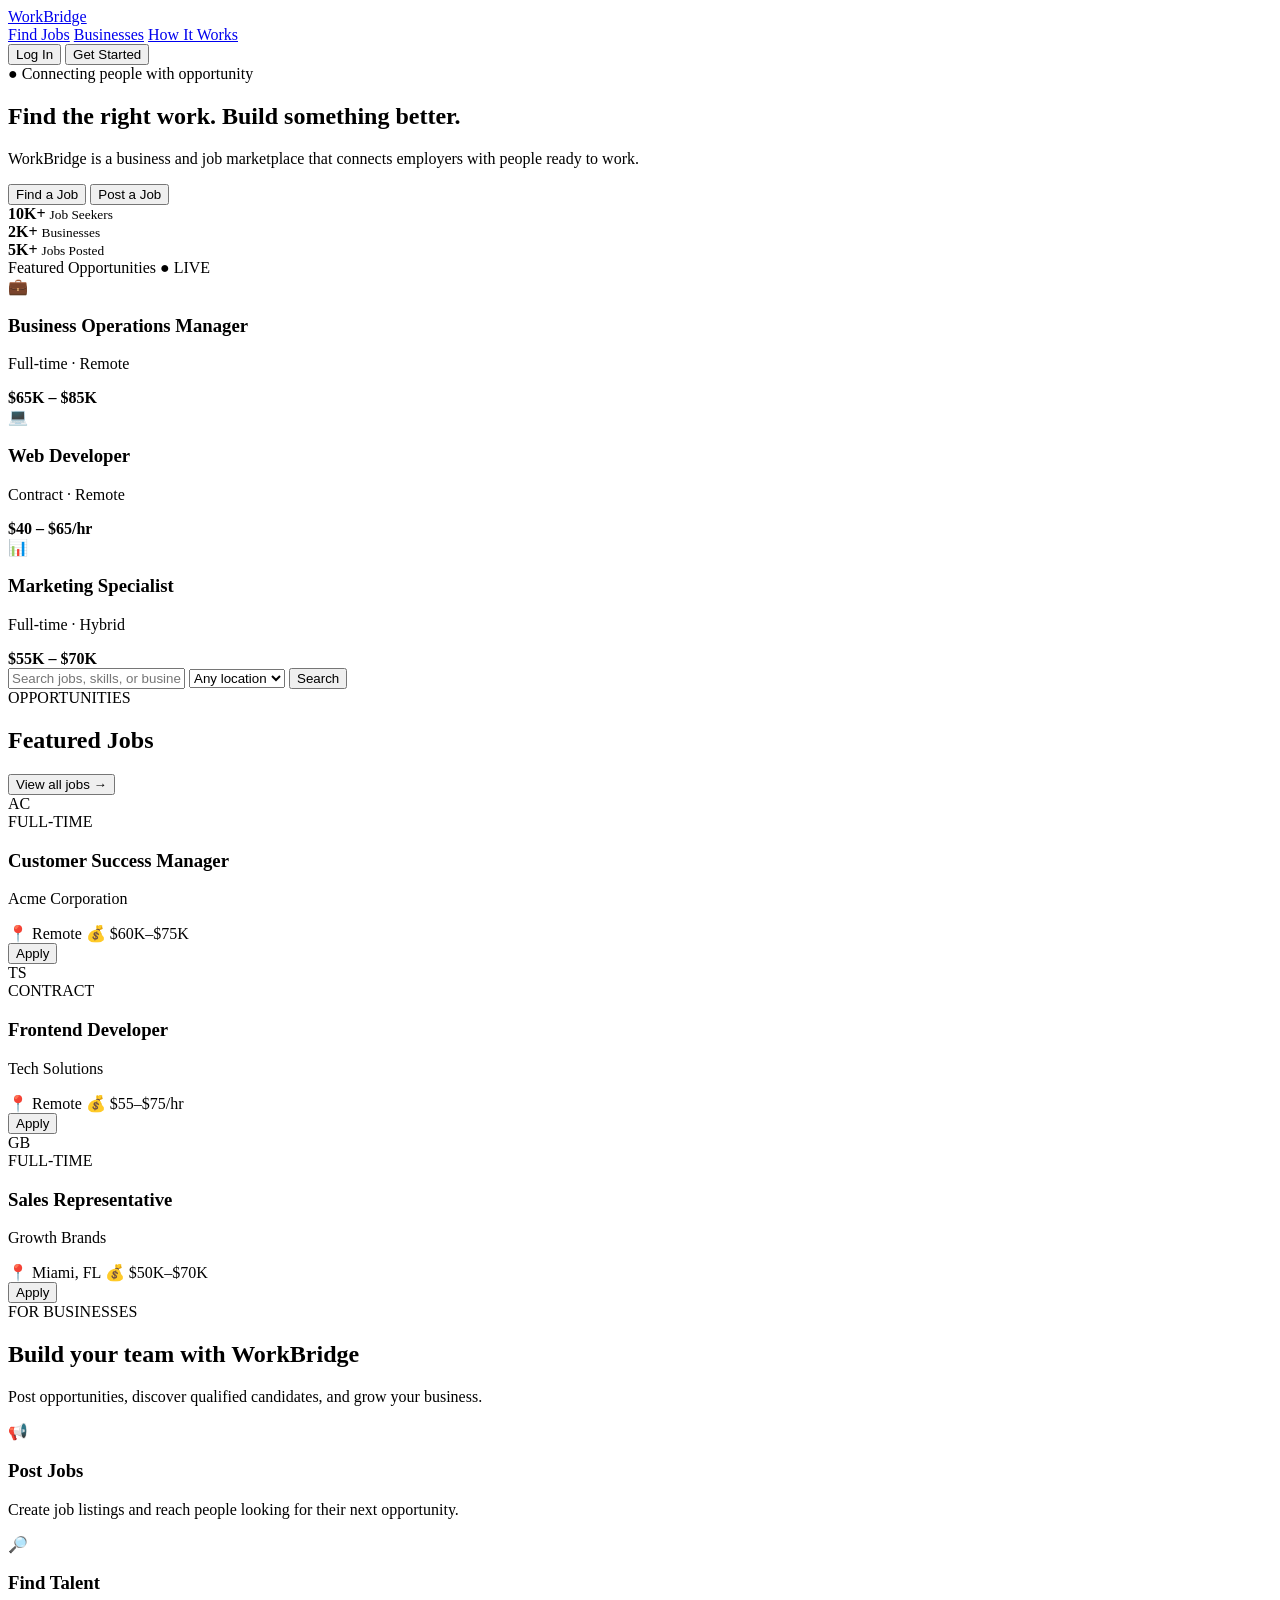
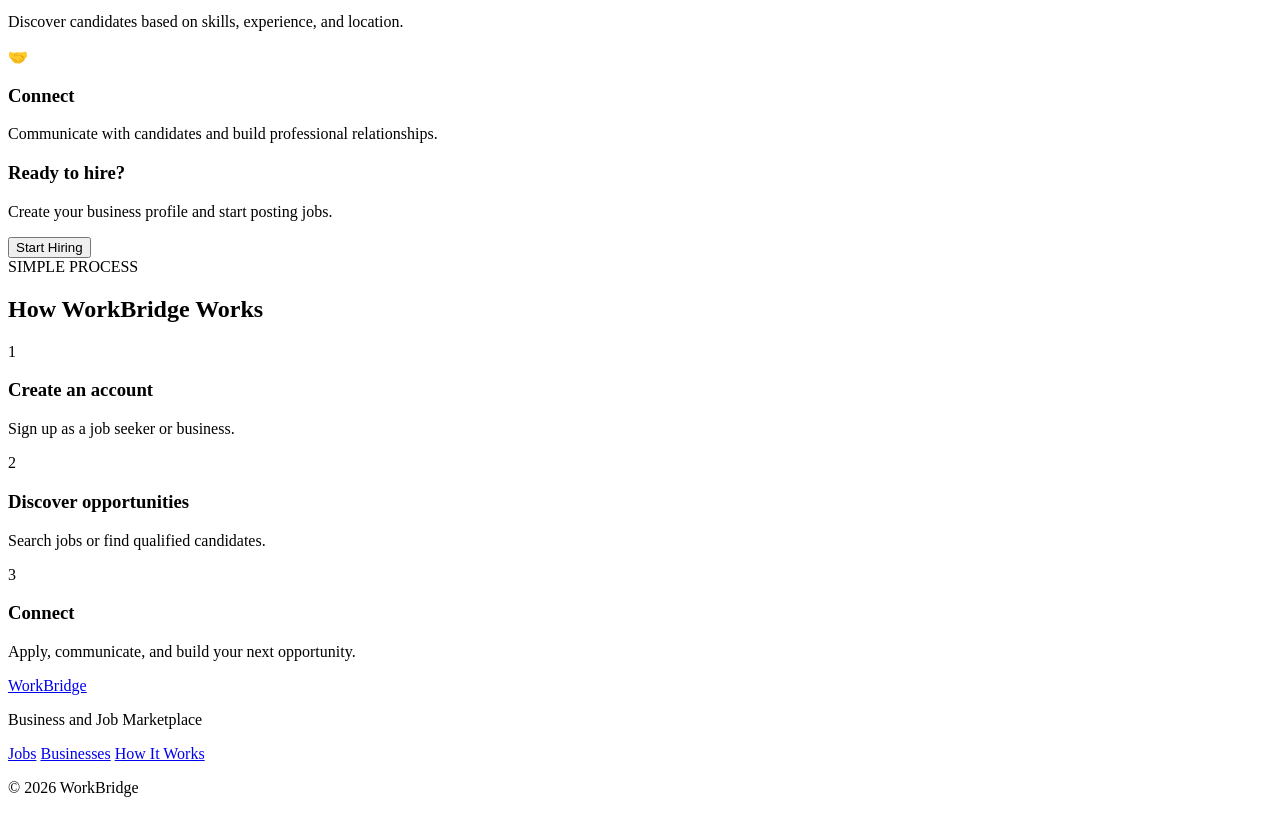
==== index.html @ 35466c3f "Add initial index.html for WorkBridge project" ====
<!DOCTYPE html>
<html lang="en">
<head>
  <meta charset="UTF-8">
  <meta name="viewport" content="width=device-width, initial-scale=1.0">
  <title>WorkBridge — Business & Job Marketplace</title>
  <meta name="description" content="WorkBridge connects businesses with talented people looking for work.">
  <link rel="stylesheet" href="styles.css">
</head>

<body>

  <header class="header">
    <div class="container nav">
      <a href="#" class="logo">Work<span>Bridge</span></a>

      <nav>
        <a href="#jobs">Find Jobs</a>
        <a href="#businesses">Businesses</a>
        <a href="#how">How It Works</a>
      </nav>

      <div class="nav-buttons">
        <button class="btn btn-outline" onclick="showLogin()">Log In</button>
        <button class="btn btn-primary" onclick="showSignup()">Get Started</button>
      </div>
    </div>
  </header>

  <main>

    <section class="hero">
      <div class="container hero-grid">

        <div class="hero-content">
          <div class="badge">● Connecting people with opportunity</div>

          <h1>
            Find the right work.
            <span>Build something better.</span>
          </h1>

          <p>
            WorkBridge is a business and job marketplace that connects
            employers with people ready to work.
          </p>

          <div class="hero-buttons">
            <button class="btn btn-primary btn-large" onclick="findJobs()">
              Find a Job
            </button>

            <button class="btn btn-outline btn-large" onclick="postJob()">
              Post a Job
            </button>
          </div>

          <div class="stats">
            <div>
              <strong>10K+</strong>
              <small>Job Seekers</small>
            </div>
            <div>
              <strong>2K+</strong>
              <small>Businesses</small>
            </div>
            <div>
              <strong>5K+</strong>
              <small>Jobs Posted</small>
            </div>
          </div>
        </div>

        <div class="hero-card">
          <div class="card-header">
            <span>Featured Opportunities</span>
            <span class="live">● LIVE</span>
          </div>

          <div class="job-preview">
            <div class="job-icon">💼</div>
            <div>
              <h3>Business Operations Manager</h3>
              <p>Full-time · Remote</p>
              <strong>$65K – $85K</strong>
            </div>
          </div>

          <div class="job-preview">
            <div class="job-icon">💻</div>
            <div>
              <h3>Web Developer</h3>
              <p>Contract · Remote</p>
              <strong>$40 – $65/hr</strong>
            </div>
          </div>

          <div class="job-preview">
            <div class="job-icon">📊</div>
            <div>
              <h3>Marketing Specialist</h3>
              <p>Full-time · Hybrid</p>
              <strong>$55K – $70K</strong>
            </div>
          </div>
        </div>

      </div>
    </section>

    <section class="search-section">
      <div class="container">

        <div class="search-box">
          <input
            type="text"
            id="jobSearch"
            placeholder="Search jobs, skills, or businesses..."
          >

          <select id="location">
            <option value="">Any location</option>
            <option>Remote</option>
            <option>Miami</option>
            <option>New York</option>
            <option>Los Angeles</option>
            <option>Chicago</option>
          </select>

          <button class="btn btn-primary" onclick="searchJobs()">
            Search
          </button>
        </div>

      </div>
    </section>

    <section id="jobs" class="section">
      <div class="container">

        <div class="section-heading">
          <div>
            <span class="eyebrow">OPPORTUNITIES</span>
            <h2>Featured Jobs</h2>
          </div>

          <button class="text-button" onclick="findJobs()">
            View all jobs →
          </button>
        </div>

        <div class="jobs-grid">

          <article class="job-card">
            <div class="company-logo">AC</div>
            <div class="job-info">
              <span class="job-type">FULL-TIME</span>
              <h3>Customer Success Manager</h3>
              <p>Acme Corporation</p>
              <div class="job-meta">
                <span>📍 Remote</span>
                <span>💰 $60K–$75K</span>
              </div>
            </div>
            <button class="apply-btn" onclick="applyJob('Customer Success Manager')">
              Apply
            </button>
          </article>

          <article class="job-card">
            <div class="company-logo">TS</div>
            <div class="job-info">
              <span class="job-type">CONTRACT</span>
              <h3>Frontend Developer</h3>
              <p>Tech Solutions</p>
              <div class="job-meta">
                <span>📍 Remote</span>
                <span>💰 $55–$75/hr</span>
              </div>
            </div>
            <button class="apply-btn" onclick="applyJob('Frontend Developer')">
              Apply
            </button>
          </article>

          <article class="job-card">
            <div class="company-logo">GB</div>
            <div class="job-info">
              <span class="job-type">FULL-TIME</span>
              <h3>Sales Representative</h3>
              <p>Growth Brands</p>
              <div class="job-meta">
                <span>📍 Miami, FL</span>
                <span>💰 $50K–$70K</span>
              </div>
            </div>
            <button class="apply-btn" onclick="applyJob('Sales Representative')">
              Apply
            </button>
          </article>

        </div>
      </div>
    </section>

    <section id="businesses" class="business-section">
      <div class="container">

        <div class="section-heading center">
          <span class="eyebrow">FOR BUSINESSES</span>
          <h2>Build your team with WorkBridge</h2>
          <p>
            Post opportunities, discover qualified candidates, and grow your
            business.
          </p>
        </div>

        <div class="features">

          <div class="feature">
            <div class="feature-icon">📢</div>
            <h3>Post Jobs</h3>
            <p>Create job listings and reach people looking for their next opportunity.</p>
          </div>

          <div class="feature">
            <div class="feature-icon">🔎</div>
            <h3>Find Talent</h3>
            <p>Discover candidates based on skills, experience, and location.</p>
          </div>

          <div class="feature">
            <div class="feature-icon">🤝</div>
            <h3>Connect</h3>
            <p>Communicate with candidates and build professional relationships.</p>
          </div>

        </div>

        <div class="business-cta">
          <div>
            <h3>Ready to hire?</h3>
            <p>Create your business profile and start posting jobs.</p>
          </div>

          <button class="btn btn-primary" onclick="postJob()">
            Start Hiring
          </button>
        </div>

      </div>
    </section>

    <section id="how" class="section">
      <div class="container">

        <div class="section-heading center">
          <span class="eyebrow">SIMPLE PROCESS</span>
          <h2>How WorkBridge Works</h2>
        </div>

        <div class="steps">

          <div class="step">
            <div class="step-number">1</div>
            <h3>Create an account</h3>
            <p>Sign up as a job seeker or business.</p>
          </div>

          <div class="step">
            <div class="step-number">2</div>
            <h3>Discover opportunities</h3>
            <p>Search jobs or find qualified candidates.</p>
          </div>

          <div class="step">
            <div class="step-number">3</div>
            <h3>Connect</h3>
            <p>Apply, communicate, and build your next opportunity.</p>
          </div>

        </div>

      </div>
    </section>

  </main>

  <footer>
    <div class="container footer-content">
      <div>
        <a href="#" class="logo">Work<span>Bridge</span></a>
        <p>Business and Job Marketplace</p>
      </div>

      <div class="footer-links">
        <a href="#jobs">Jobs</a>
        <a href="#businesses">Businesses</a>
        <a href="#how">How It Works</a>
      </div>

      <p>© 2026 WorkBridge</p>
    </div>
  </footer>

  <script src="app.js"></script>

</body>
      </html>
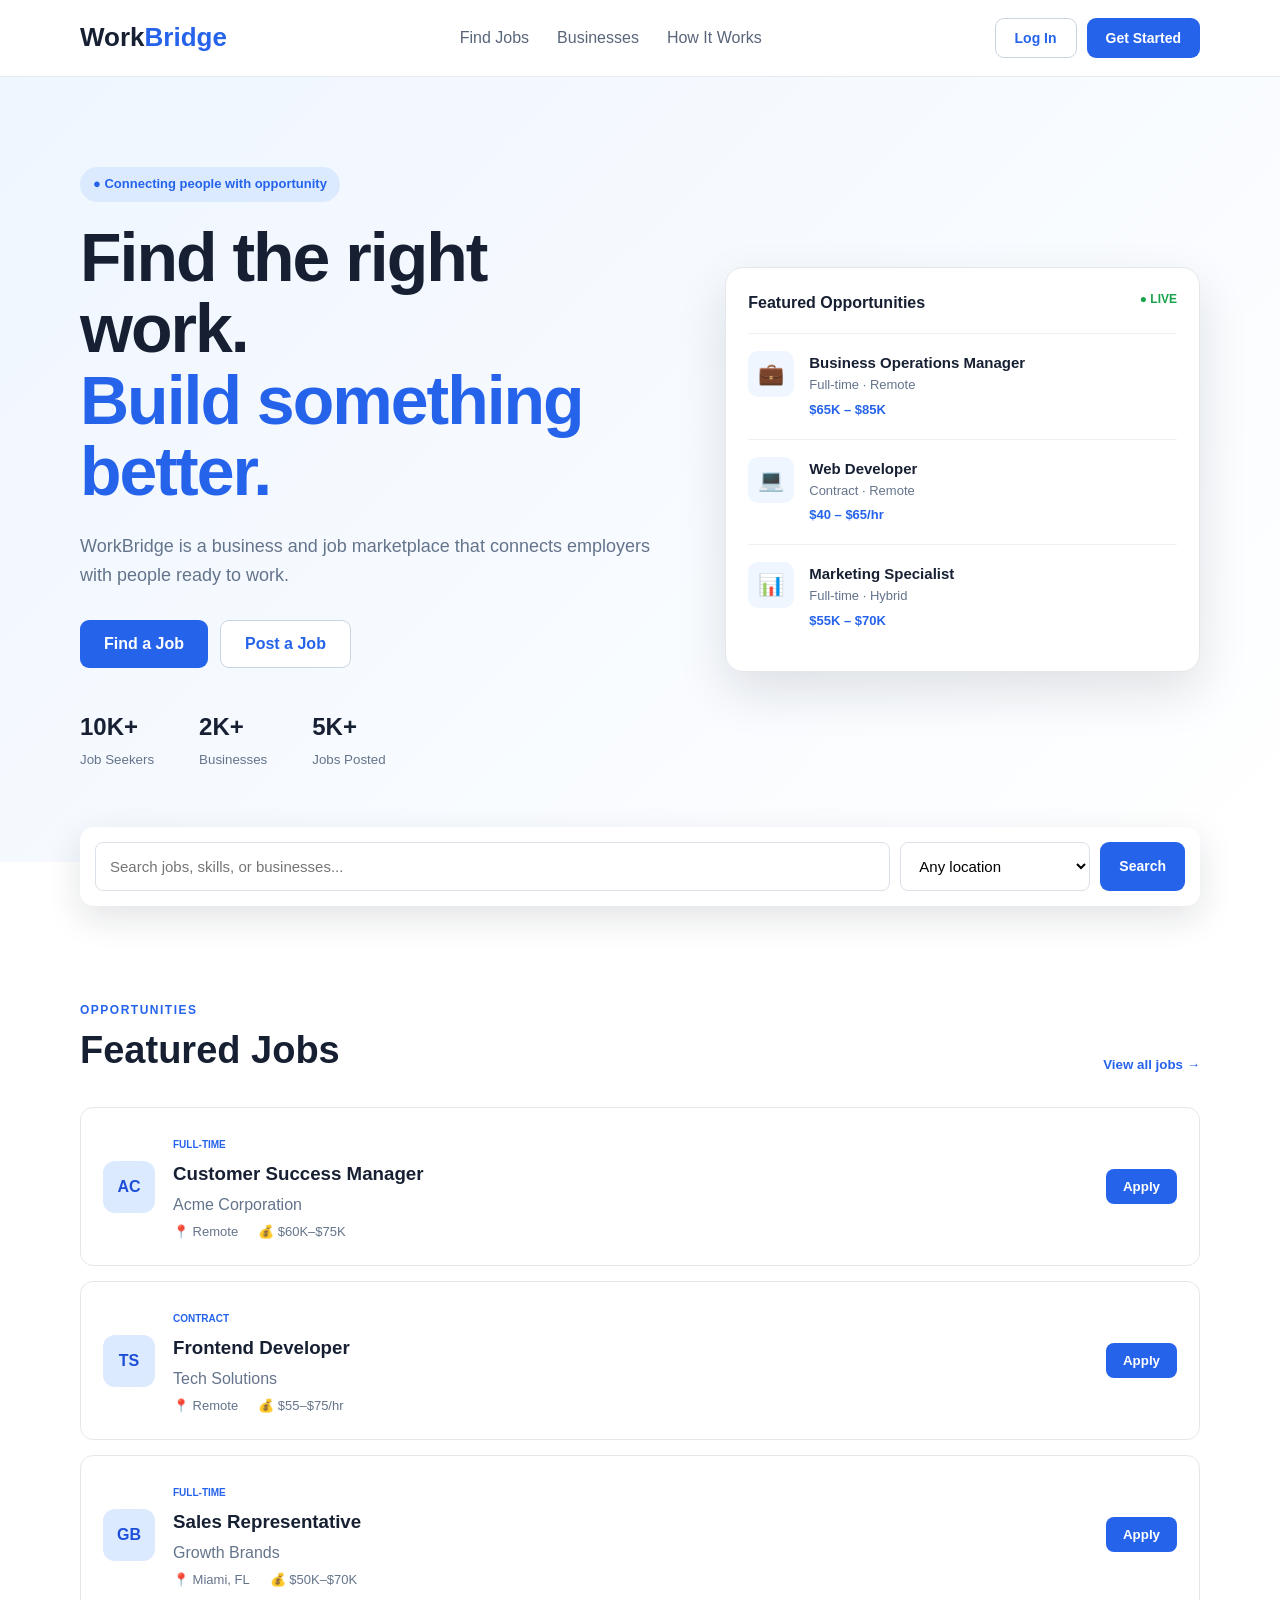
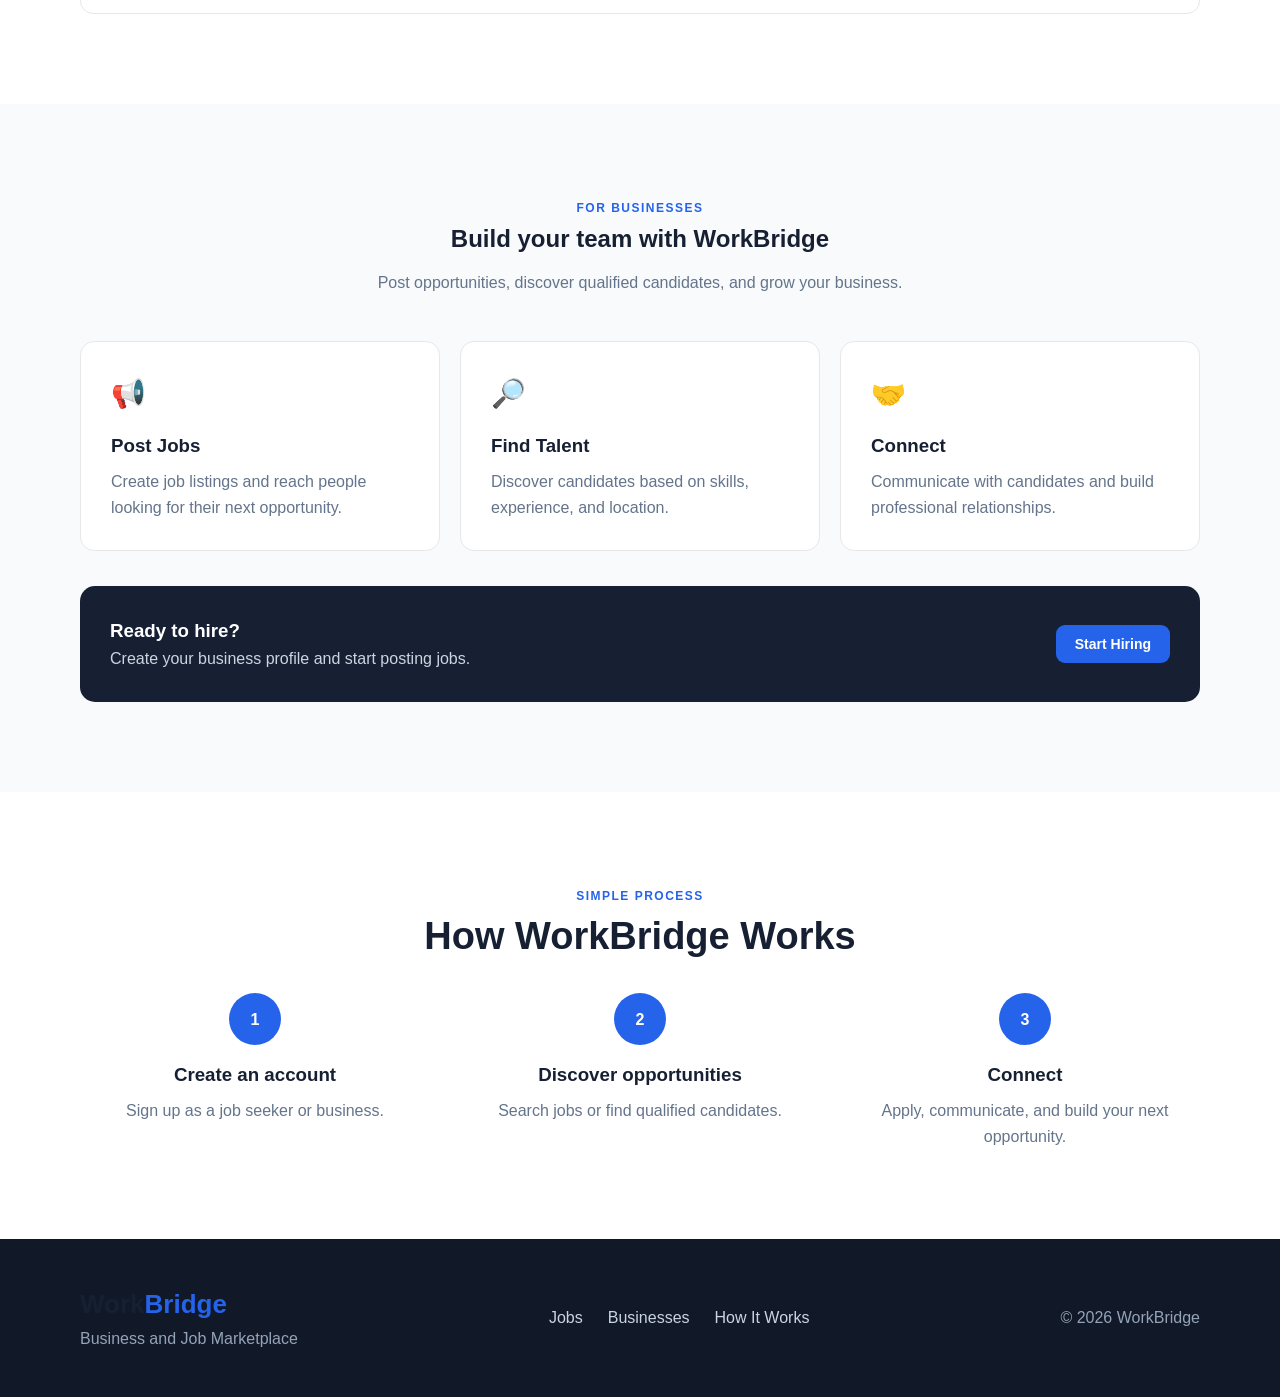
==== commit 3cadc73e: "Add viewport meta tag to index.html Added a viewport meta tag for responsive design." ====
--- a/index.html
+++ b/index.html
@@ -1,6 +1,7 @@
 <!DOCTYPE html>
 <html lang="en">
 <head>
+  <meta name="viewport" content="width=device-width, initial-scale=1.0">
   <meta charset="UTF-8">
   <meta name="viewport" content="width=device-width, initial-scale=1.0">
   <title>WorkBridge — Business & Job Marketplace</title>
--- a/styles.css
+++ b/styles.css
@@ -0,0 +1,817 @@
+/* =========================================
+   WorkBridge - styles.css
+   Responsive Business & Job Marketplace
+========================================= */
+
+* {
+  box-sizing: border-box;
+  margin: 0;
+  padding: 0;
+}
+
+html {
+  scroll-behavior: smooth;
+}
+
+body {
+  font-family: Arial, Helvetica, sans-serif;
+  color: #172033;
+  background: #ffffff;
+  line-height: 1.6;
+  overflow-x: hidden;
+}
+
+a {
+  text-decoration: none;
+  color: inherit;
+}
+
+img {
+  max-width: 100%;
+  height: auto;
+}
+
+button,
+input,
+select {
+  font-family: inherit;
+}
+
+.container {
+  width: min(1120px, 92%);
+  margin: auto;
+}
+
+/* =========================================
+   HEADER
+========================================= */
+
+.header {
+  background: #ffffff;
+  border-bottom: 1px solid #e8ebf0;
+  position: sticky;
+  top: 0;
+  z-index: 20;
+}
+
+.nav {
+  min-height: 76px;
+  display: flex;
+  align-items: center;
+  justify-content: space-between;
+  gap: 25px;
+}
+
+.logo {
+  font-size: 26px;
+  font-weight: 800;
+  color: #172033;
+  white-space: nowrap;
+}
+
+.logo span {
+  color: #2563eb;
+}
+
+.nav nav {
+  display: flex;
+  gap: 28px;
+  color: #596579;
+}
+
+.nav nav a:hover {
+  color: #2563eb;
+}
+
+.nav-buttons {
+  display: flex;
+  gap: 10px;
+  flex-shrink: 0;
+}
+
+/* =========================================
+   BUTTONS
+========================================= */
+
+.btn {
+  border: none;
+  border-radius: 9px;
+  padding: 11px 19px;
+  font-weight: 700;
+  font-size: 14px;
+  cursor: pointer;
+  transition: 0.2s;
+}
+
+.btn-primary {
+  background: #2563eb;
+  color: white;
+}
+
+.btn-primary:hover {
+  background: #1d4ed8;
+}
+
+.btn-outline {
+  background: white;
+  color: #2563eb;
+  border: 1px solid #cbd5e1;
+}
+
+.btn-outline:hover {
+  background: #eff6ff;
+}
+
+.btn-large {
+  padding: 14px 24px;
+  font-size: 16px;
+}
+
+/* =========================================
+   HERO
+========================================= */
+
+.hero {
+  background: linear-gradient(135deg, #eff6ff, #ffffff);
+  padding: 90px 0;
+}
+
+.hero-grid {
+  display: grid;
+  grid-template-columns: 1.1fr 0.9fr;
+  align-items: center;
+  gap: 65px;
+}
+
+.badge {
+  display: inline-block;
+  color: #2563eb;
+  background: #dbeafe;
+  padding: 7px 13px;
+  border-radius: 30px;
+  font-size: 13px;
+  font-weight: 700;
+  margin-bottom: 20px;
+}
+
+.hero h1 {
+  font-size: clamp(42px, 6vw, 68px);
+  line-height: 1.05;
+  letter-spacing: -2px;
+  margin-bottom: 25px;
+}
+
+.hero h1 span {
+  display: block;
+  color: #2563eb;
+}
+
+.hero-content > p {
+  color: #64748b;
+  font-size: 18px;
+  max-width: 600px;
+  margin-bottom: 30px;
+}
+
+.hero-buttons {
+  display: flex;
+  gap: 12px;
+  margin-bottom: 40px;
+  flex-wrap: wrap;
+}
+
+.stats {
+  display: flex;
+  gap: 45px;
+  flex-wrap: wrap;
+}
+
+.stats strong {
+  display: block;
+  font-size: 24px;
+}
+
+.stats small {
+  color: #64748b;
+}
+
+/* =========================================
+   HERO CARD
+========================================= */
+
+.hero-card {
+  background: white;
+  padding: 22px;
+  border-radius: 18px;
+  box-shadow: 0 20px 50px rgba(15, 23, 42, 0.12);
+  border: 1px solid #e5e7eb;
+}
+
+.card-header {
+  display: flex;
+  justify-content: space-between;
+  margin-bottom: 18px;
+  font-weight: 700;
+  gap: 10px;
+}
+
+.live {
+  color: #16a34a;
+  font-size: 12px;
+}
+
+.job-preview {
+  display: flex;
+  gap: 15px;
+  padding: 17px 0;
+  border-top: 1px solid #edf0f4;
+  min-width: 0;
+}
+
+.job-icon {
+  width: 46px;
+  height: 46px;
+  min-width: 46px;
+  display: grid;
+  place-items: center;
+  background: #eff6ff;
+  border-radius: 10px;
+  font-size: 21px;
+}
+
+.job-preview h3 {
+  font-size: 15px;
+}
+
+.job-preview p {
+  color: #64748b;
+  font-size: 13px;
+}
+
+.job-preview strong {
+  color: #2563eb;
+  font-size: 13px;
+}
+
+/* =========================================
+   SEARCH
+========================================= */
+
+.search-section {
+  margin-top: -35px;
+  position: relative;
+  z-index: 5;
+}
+
+.search-box {
+  background: white;
+  padding: 15px;
+  border-radius: 14px;
+  box-shadow: 0 12px 35px rgba(15, 23, 42, 0.12);
+  display: grid;
+  grid-template-columns: 1fr 190px auto;
+  gap: 10px;
+}
+
+.search-box input,
+.search-box select {
+  width: 100%;
+  border: 1px solid #dbe1e8;
+  border-radius: 8px;
+  padding: 14px;
+  font-size: 15px;
+  outline: none;
+  background: white;
+}
+
+.search-box input:focus,
+.search-box select:focus {
+  border-color: #2563eb;
+}
+
+/* =========================================
+   SECTIONS
+========================================= */
+
+.section {
+  padding: 90px 0;
+}
+
+.section-heading {
+  display: flex;
+  justify-content: space-between;
+  align-items: end;
+  margin-bottom: 35px;
+  gap: 20px;
+}
+
+.section-heading.center {
+  display: block;
+  text-align: center;
+}
+
+.eyebrow {
+  color: #2563eb;
+  font-size: 12px;
+  font-weight: 800;
+  letter-spacing: 1.5px;
+}
+
+.section h2 {
+  font-size: 38px;
+  line-height: 1.15;
+  margin-top: 7px;
+}
+
+.section-heading p {
+  color: #64748b;
+  margin-top: 12px;
+}
+
+.text-button {
+  border: none;
+  background: transparent;
+  color: #2563eb;
+  font-weight: 700;
+  cursor: pointer;
+}
+
+/* =========================================
+   JOBS
+========================================= */
+
+.jobs-grid {
+  display: grid;
+  gap: 15px;
+}
+
+.job-card {
+  display: grid;
+  grid-template-columns: auto minmax(0, 1fr) auto;
+  align-items: center;
+  gap: 18px;
+  padding: 22px;
+  border: 1px solid #e5e7eb;
+  border-radius: 13px;
+  background: white;
+  transition: 0.2s;
+  min-width: 0;
+}
+
+.job-card:hover {
+  transform: translateY(-2px);
+  box-shadow: 0 10px 25px rgba(15, 23, 42, 0.08);
+}
+
+.company-logo {
+  width: 52px;
+  height: 52px;
+  min-width: 52px;
+  display: grid;
+  place-items: center;
+  border-radius: 12px;
+  background: #dbeafe;
+  color: #1d4ed8;
+  font-weight: 800;
+}
+
+.job-type {
+  color: #2563eb;
+  font-size: 10px;
+  font-weight: 800;
+}
+
+.job-info {
+  min-width: 0;
+}
+
+.job-info h3 {
+  margin: 3px 0;
+}
+
+.job-info p {
+  color: #64748b;
+}
+
+.job-meta {
+  display: flex;
+  gap: 20px;
+  color: #64748b;
+  font-size: 13px;
+  margin-top: 5px;
+  flex-wrap: wrap;
+}
+
+.apply-btn {
+  background: #2563eb;
+  color: white;
+  border: none;
+  border-radius: 8px;
+  padding: 10px 17px;
+  font-weight: 700;
+  cursor: pointer;
+  white-space: nowrap;
+}
+
+/* =========================================
+   BUSINESS
+========================================= */
+
+.business-section {
+  background: #f8fafc;
+  padding: 90px 0;
+}
+
+.features {
+  display: grid;
+  grid-template-columns: repeat(3, minmax(0, 1fr));
+  gap: 20px;
+  margin-top: 45px;
+}
+
+.feature {
+  background: white;
+  padding: 30px;
+  border-radius: 14px;
+  border: 1px solid #e5e7eb;
+  min-width: 0;
+}
+
+.feature-icon {
+  font-size: 28px;
+  margin-bottom: 15px;
+}
+
+.feature h3 {
+  overflow-wrap: break-word;
+}
+
+.feature p {
+  color: #64748b;
+  margin-top: 8px;
+  overflow-wrap: break-word;
+}
+
+.business-cta {
+  margin-top: 35px;
+  padding: 30px;
+  background: #172033;
+  color: white;
+  border-radius: 15px;
+  display: flex;
+  align-items: center;
+  justify-content: space-between;
+  gap: 25px;
+}
+
+.business-cta p {
+  color: #cbd5e1;
+}
+
+/* =========================================
+   STEPS
+========================================= */
+
+.steps {
+  display: grid;
+  grid-template-columns: repeat(3, minmax(0, 1fr));
+  gap: 35px;
+  text-align: center;
+}
+
+.step-number {
+  width: 52px;
+  height: 52px;
+  display: grid;
+  place-items: center;
+  margin: auto auto 15px;
+  border-radius: 50%;
+  background: #2563eb;
+  color: white;
+  font-weight: 800;
+}
+
+.step p {
+  color: #64748b;
+  margin-top: 8px;
+}
+
+/* =========================================
+   FOOTER
+========================================= */
+
+footer {
+  background: #111827;
+  color: white;
+  padding: 45px 0;
+}
+
+.footer-content {
+  display: flex;
+  justify-content: space-between;
+  align-items: center;
+  gap: 25px;
+}
+
+.footer-content p {
+  color: #94a3b8;
+}
+
+.footer-links {
+  display: flex;
+  gap: 25px;
+  color: #cbd5e1;
+  flex-wrap: wrap;
+}
+
+/* =========================================
+   TABLET / SMALL LAPTOP
+========================================= */
+
+@media (max-width: 1100px) {
+
+  .container {
+    width: min(940px, 90%);
+  }
+
+  .nav {
+    gap: 15px;
+  }
+
+  .nav nav {
+    gap: 18px;
+  }
+
+  .hero-grid {
+    gap: 40px;
+  }
+
+  .features {
+    grid-template-columns: repeat(2, minmax(0, 1fr));
+  }
+
+  .steps {
+    grid-template-columns: repeat(2, minmax(0, 1fr));
+  }
+}
+
+/* =========================================
+   MOBILE
+========================================= */
+
+@media (max-width: 800px) {
+
+  .container {
+    width: 92%;
+  }
+
+  .nav {
+    min-height: 68px;
+    gap: 10px;
+  }
+
+  .logo {
+    font-size: 22px;
+  }
+
+  .nav nav {
+    display: none;
+  }
+
+  .nav-buttons {
+    gap: 6px;
+  }
+
+  .nav-buttons .btn {
+    padding: 8px 11px;
+    font-size: 12px;
+  }
+
+  .hero {
+    padding: 60px 0;
+  }
+
+  .hero-grid {
+    grid-template-columns: 1fr;
+    gap: 40px;
+  }
+
+  .hero h1 {
+    font-size: clamp(38px, 10vw, 50px);
+    letter-spacing: -1px;
+  }
+
+  .hero-content > p {
+    font-size: 16px;
+  }
+
+  .hero-buttons {
+    flex-direction: column;
+    align-items: stretch;
+  }
+
+  .hero-buttons .btn {
+    width: 100%;
+  }
+
+  .stats {
+    gap: 25px;
+  }
+
+  .search-section {
+    margin-top: -20px;
+  }
+
+  .search-box {
+    grid-template-columns: 1fr;
+  }
+
+  .section {
+    padding: 65px 0;
+  }
+
+  .section-heading {
+    display: block;
+  }
+
+  .section h2 {
+    font-size: 32px;
+  }
+
+  .text-button {
+    margin-top: 15px;
+  }
+
+  .job-card {
+    grid-template-columns: auto minmax(0, 1fr);
+    gap: 14px;
+    padding: 17px;
+  }
+
+  .apply-btn {
+    grid-column: 2;
+    justify-self: start;
+  }
+
+  .job-meta {
+    gap: 8px 15px;
+  }
+
+  .business-section {
+    padding: 65px 0;
+  }
+
+  .features,
+  .steps {
+    grid-template-columns: 1fr;
+    gap: 15px;
+    margin-top: 30px;
+  }
+
+  .feature {
+    padding: 24px;
+  }
+
+  .business-cta {
+    display: block;
+  }
+
+  .business-cta .btn {
+    margin-top: 20px;
+  }
+
+  .footer-content {
+    display: block;
+  }
+
+  .footer-links {
+    margin: 25px 0;
+  }
+}
+
+/* =========================================
+   VERY SMALL PHONES
+========================================= */
+
+@media (max-width: 480px) {
+
+  .container {
+    width: 90%;
+  }
+
+  .nav {
+    min-height: 62px;
+  }
+
+  .logo {
+    font-size: 20px;
+  }
+
+  .nav-buttons .btn {
+    padding: 7px 9px;
+    font-size: 11px;
+  }
+
+  .hero {
+    padding: 45px 0;
+  }
+
+  .hero h1 {
+    font-size: 38px;
+  }
+
+  .hero-card {
+    padding: 17px;
+  }
+
+  .section {
+    padding: 55px 0;
+  }
+
+  .section h2 {
+    font-size: 29px;
+  }
+
+  .job-card {
+    grid-template-columns: 42px minmax(0, 1fr);
+    padding: 15px;
+  }
+
+  .company-logo {
+    width: 42px;
+    height: 42px;
+    min-width: 42px;
+    border-radius: 9px;
+  }
+
+  .job-info h3 {
+    font-size: 15px;
+  }
+
+  .job-info p {
+    font-size: 13px;
+  }
+
+  .job-meta {
+    font-size: 11px;
+  }
+
+  .apply-btn {
+    grid-column: 2;
+    width: 100%;
+    padding: 9px 12px;
+  }
+
+  .feature {
+    padding: 22px;
+  }
+
+  .feature h3 {
+    font-size: 21px;
+  }
+
+  .feature p {
+    font-size: 15px;
+  }
+
+  .business-cta {
+    padding: 24px;
+  }
+
+  .footer-links {
+    flex-direction: column;
+    gap: 12px;
+  }
+}
+
+/* =========================================
+   EXTRA PROTECTION AGAINST HORIZONTAL
+   OVERFLOW ON MOBILE
+========================================= */
+
+@media (max-width: 800px) {
+
+  .hero,
+  .section,
+  .business-section,
+  footer {
+    max-width: 100%;
+    overflow: hidden;
+  }
+
+  .hero-grid,
+  .features,
+  .steps,
+  .jobs-grid,
+  .job-card,
+  .business-cta {
+    max-width: 100%;
+  }
+
+  h1,
+  h2,
+  h3,
+  p {
+    overflow-wrap: anywhere;
+  }
+}
